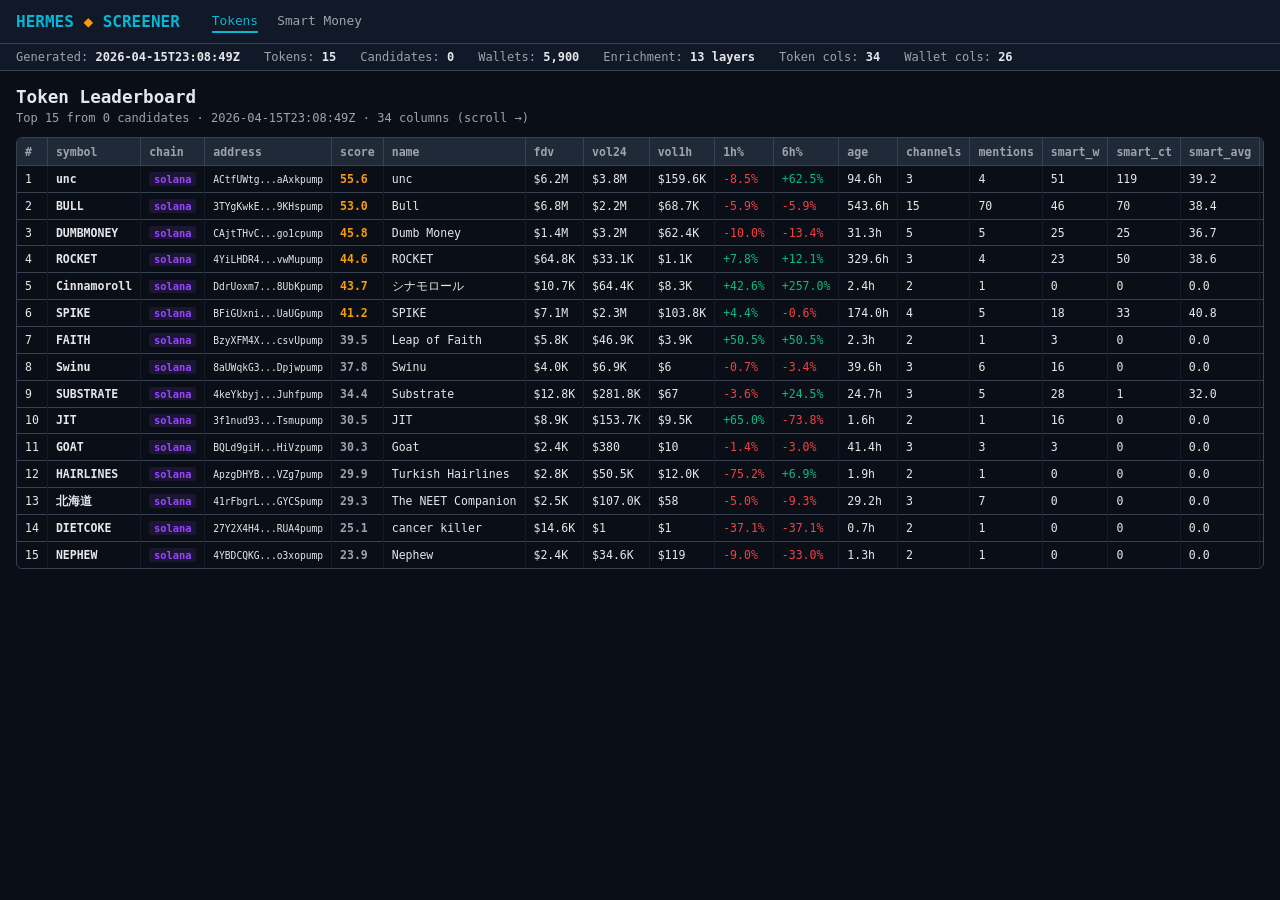
==== index.html @ b0eb3542 "Remove duplicate smart_tag column and empty Zerion wallet columns" ====
<!DOCTYPE html>
<html><head><meta charset="utf-8">
<meta name="viewport" content="width=device-width,initial-scale=1">
<title>Hermes Token Screener</title>
<style>
:root{--bg:#0a0e17;--s:#111827;--s2:#1f2937;--b:#374151;--t:#e5e7eb;--t2:#9ca3af;--t3:#6b7280;
--g:#10b981;--r:#ef4444;--y:#f59e0b;--bl:#3b82f6;--p:#8b5cf6;--c:#06b6d4}
*{box-sizing:border-box;margin:0;padding:0}
body{font-family:'SF Mono','Fira Code',monospace;background:var(--bg);color:var(--t);font-size:13px}
a{color:var(--c);text-decoration:none}
nav{background:var(--s);border-bottom:1px solid var(--b);padding:.6rem 1rem;display:flex;align-items:center;gap:2rem}
.logo{font-size:1rem;font-weight:bold;color:var(--c)}.logo span{color:var(--y)}
.nav{display:flex;gap:1.2rem}.nav a{color:var(--t2);font-size:.8rem;cursor:pointer;padding:.2rem 0;border-bottom:2px solid transparent}.nav a.active{color:var(--c);border-color:var(--c)}
.stats{background:var(--s);border-bottom:1px solid var(--b);padding:.4rem 1rem;display:flex;gap:1.5rem;font-size:.75rem;color:var(--t2);flex-wrap:wrap}
.stats .v{color:var(--t);font-weight:bold}
.wrap{max-width:100%;padding:1rem}
h1{font-size:1.1rem;margin-bottom:.25rem}.sub{color:var(--t2);font-size:.75rem;margin-bottom:.75rem}
.tbl{overflow-x:auto;border:1px solid var(--b);border-radius:6px;max-width:100%}
table{border-collapse:collapse;font-size:.72rem;white-space:nowrap}
th{background:var(--s2);color:var(--t2);text-align:left;padding:.4rem .5rem;font-weight:600;position:sticky;top:0;z-index:2;border-right:1px solid var(--b)}
th:last-child{border-right:none}
td{padding:.35rem .5rem;border-top:1px solid var(--b);border-right:1px solid rgba(55,65,81,.3)}
td:last-child{border-right:none}
tr:hover td{background:var(--s2)}
.sc{font-weight:bold}.sc-h{color:var(--g)}.sc-m{color:var(--y)}.sc-l{color:var(--t2)}
.pos{color:var(--g)}.neg{color:var(--r)}
.badge{display:inline-block;padding:.05rem .3rem;border-radius:3px;font-size:.65rem;font-weight:bold}
.chain-solana{background:#9945ff22;color:#9945ff}.chain-base{background:#0052ff22;color:#0052ff}
.tag{display:inline-block;padding:.05rem .25rem;border-radius:2px;font-size:.6rem;margin:.05rem}
.tag-g{background:#10b98133;color:#10b981}.tag-r{background:#ef444433;color:#ef4444}.tag-y{background:#f59e0b33;color:#f59e0b}
.page{display:none}.page.active{display:block}
.empty{text-align:center;padding:2rem;color:var(--t3)}
@media(max-width:768px){nav{flex-wrap:wrap}.stats{gap:.5rem}}
</style>
</head>
<body>
<nav>
<div class="logo">HERMES <span>&#9670;</span> SCREENER</div>
<div class="nav">
  <a id="nav-tokens" class="active" onclick="showPage('tokens')">Tokens</a>
  <a id="nav-wallets" onclick="showPage('wallets')">Smart Money</a>
</div>
</nav>
<div class="stats" id="stats-bar"><span>Loading...</span></div>

<div class="page active" id="page-tokens"><div class="wrap">
<h1>Token Leaderboard</h1>
<div class="sub" id="tokens-sub"></div>
<div class="tbl"><table id="tokens-table"></table></div>
</div></div>

<div class="page" id="page-wallets"><div class="wrap">
<h1>Smart Money Wallets</h1>
<div class="sub" id="wallets-sub"></div>
<div class="tbl"><table id="wallets-table"></table></div>
</div></div>

<script>
let DATA=null;
const $=s=>document.querySelector(s);

function fmtUsd(v){if(v==null||v===0)return '—';v=parseFloat(v);if(v>=1e9)return '$'+(v/1e9).toFixed(1)+'B';if(v>=1e6)return '$'+(v/1e6).toFixed(1)+'M';if(v>=1e3)return '$'+(v/1e3).toFixed(1)+'K';return '$'+v.toFixed(0)}
function fmtPct(v){if(v==null)return '—';return (v>0?'+':'')+parseFloat(v).toFixed(1)+'%'}
function fmtBool(v){if(v==null)return '—';return v?'&#10003;':'&#10007;'}
function pctCls(v){if(v==null)return '';return parseFloat(v)>0?'pos':'neg'}
function scCls(s){return s>=70?'sc-h':s>=40?'sc-m':'sc-l'}
function trunc(a,n){if(!a)return '';a=String(a);return a.length>n*2?a.slice(0,n)+'...'+a.slice(-n):a}
function chainCls(c){return c==='solana'||c==='sol'?'chain-solana':c==='base'?'chain-base':''}

function showPage(n){
  document.querySelectorAll('.page').forEach(p=>p.classList.remove('active'));
  $('#page-'+n).classList.add('active');
  document.querySelectorAll('.nav a').forEach(a=>a.classList.remove('active'));
  $('#nav-'+n).classList.add('active');
}

// TOKEN COLUMNS — every enrichment field
const TC=[
  {k:'#',f:(t,i)=>i+1},
  {k:'symbol',f:t=>'<strong>'+(t.symbol||'?')+'</strong>'},
  {k:'chain',f:t=>'<span class="badge '+chainCls(t.chain)+'">'+(t.chain||'')+'</span>'},
  {k:'address',f:t=>'<span style="font-size:.6rem">'+trunc(t.contract_address,8)+'</span>'},
  {k:'score',f:t=>{const s=t.score||0;return '<span class="sc '+scCls(s)+'">'+s.toFixed(1)+'</span>'}},
  {k:'name',f:t=>t.name||''},
  // L0 Dexscreener
  {k:'fdv',f:t=>fmtUsd(t.fdv)},
  {k:'vol24',f:t=>fmtUsd(t.volume_h24)},
  {k:'vol1h',f:t=>fmtUsd(t.volume_h1)},
  {k:'1h%',f:t=>'<span class="'+pctCls(t.price_change_h1)+'">'+fmtPct(t.price_change_h1)+'</span>'},
  {k:'6h%',f:t=>'<span class="'+pctCls(t.price_change_h6)+'">'+fmtPct(t.price_change_h6)+'</span>'},
  {k:'age',f:t=>(t.age_hours||0).toFixed(1)+'h'},
  {k:'channels',f:t=>t.channel_count||0},
  {k:'mentions',f:t=>t.mentions||0},
  // L8 GMGN
  {k:'smart_w',f:t=>t.gmgn_smart_wallets||0},
  {k:'smart_ct',f:t=>t.smart_wallet_count||0},
  {k:'smart_avg',f:t=>(t.smart_wallet_avg_score||0).toFixed(1)},
  {k:'snipers',f:t=>t.sniper_count||0},
  {k:'insiders',f:t=>t.insider_count||0},
  {k:'dev_hold',f:t=>t.gmgn_dev_hold!=null?(t.gmgn_dev_hold?'Yes':'No'):'—'},
  // L9 Telegram
  {k:'tg_ch',f:t=>t.tg_channel_count||0},
  {k:'tg_ment',f:t=>t.tg_mention_count||0},
  {k:'tg_vel',f:t=>(t.tg_mention_velocity||0).toFixed(1)},
  {k:'tg_viral',f:t=>(t.tg_viral_score||0).toFixed(2)},
  {k:'tg_qual',f:t=>(t.tg_channel_quality||0).toFixed(2)},
  {k:'tg_first',f:t=>(t.tg_first_mention_hours_ago||0).toFixed(1)+'h'},
  {k:'tg_last',f:t=>(t.tg_last_mention_minutes_ago||0).toFixed(0)+'m'},
  // L9 Twitter
  {k:'tw_ment',f:t=>t.tw_mention_count||0},
  {k:'tw_sent',f:t=>'<span class="'+pctCls(t.tw_sentiment_score)+'">'+(t.tw_sentiment_score||0).toFixed(2)+'</span>'},
  {k:'tw_trend',f:t=>(t.tw_trending_score||0).toFixed(2)},
  {k:'tw_kol',f:t=>(t.tw_kol_score||0).toFixed(2)},
  {k:'social',f:t=>(t.social_score||0).toFixed(1)},
  // L10 Zerion
          // L11 CoinStats
          // Signals
  {k:'positives',f:t=>(t.positives||[]).slice(0,2).map(p=>'<span class="tag tag-g">'+trunc(p,20)+'</span>').join(' ')},
  {k:'negatives',f:t=>(t.negatives||[]).slice(0,2).map(n=>'<span class="tag tag-r">'+trunc(n,20)+'</span>').join(' ')},
];

function renderTokens(){
  const tokens=DATA.tokens;
  $('#tokens-sub').textContent=`Top ${tokens.length} from ${DATA.total_candidates} candidates · ${DATA.generated_at} · ${TC.length} columns (scroll →)`;
  let html='<thead><tr>';
  TC.forEach(c=>{html+='<th>'+c.k+'</th>'});
  html+='</tr></thead><tbody>';
  tokens.forEach((t,i)=>{
    html+='<tr>';
    TC.forEach(c=>{html+='<td>'+c.f(t,i)+'</td>'});
    html+='</tr>';
  });
  html+='</tbody>';
  $('#tokens-table').innerHTML=html;
}

// WALLET COLUMNS
const WC=[
  {k:'#',f:(w,i)=>i+1},
  {k:'address',f:w=>'<span style="font-size:.6rem">'+trunc(w.address,10)+'</span>'},
  {k:'chain',f:w=>'<span class="badge '+chainCls(w.chain)+'">'+(w.chain||'')+'</span>'},
  {k:'score',f:w=>{const s=w.wallet_score||0;return '<span class="sc '+scCls(s)+'">'+s.toFixed(0)+'</span>'}},
  {k:'pnl',f:w=>'<span class="'+pctCls(w.total_profit)+'">'+fmtUsd(w.total_profit)+'</span>'},
  {k:'real_pnl',f:w=>'<span class="'+pctCls(w.realized_pnl)+'">'+fmtUsd(w.realized_pnl)+'</span>'},
  {k:'unreal_pnl',f:w=>'<span class="'+pctCls(w.unrealized_pnl)+'">'+fmtUsd(w.unrealized_pnl)+'</span>'},
  {k:'roi',f:w=>'<span class="'+pctCls(w.avg_roi)+'">'+fmtPct(w.avg_roi)+'</span>'},
  {k:'win_rate',f:w=>((w.win_rate||0)*100).toFixed(0)+'%'},
  {k:'trades',f:w=>w.total_trades||0},
  {k:'buys',f:w=>w.buy_count||0},
  {k:'sells',f:w=>w.sell_count||0},
  {k:'won',f:w=>(w.tokens_profitable||0)+'/'+(w.tokens_total||0)},
  {k:'entry',f:w=>(w.entry_timing_score||0).toFixed(1)},
  {k:'hold_h',f:w=>(w.avg_hold_hours||0).toFixed(1)},
  {k:'pattern',f:w=>w.trading_pattern||'—'},
    {k:'tags',f:w=>(w.wallet_tags||'').split(',').filter(t=>t.trim()).map(t=>'<span class="tag '+(t.includes('sniper')||t.includes('insider')?'tag-r':'tag-g')+'">'+t.trim()+'</span>').join(' ')},
  {k:'insider',f:w=>w.insider_flag?'<span class="tag tag-y">Y</span>':'—'},
  {k:'copy',f:w=>w.copy_trade_flag?'<span class="tag tag-r">Y</span>':'—'},
  {k:'rugs',f:w=>w.rug_history_count||0},
  {k:'src_tok',f:w=>trunc(w.source_tokens||'',12)},
  {k:'src_ct',f:w=>w.source_token_count||0},
        {k:'dune',f:w=>w.dune_alpha_score||'—'},
  {k:'twitter',f:w=>w.twitter_username||'—'},
  {k:'active',f:w=>{const d=Date.now()/1000-parseFloat(w.last_active_at||0);if(d<60)return Math.floor(d)+'s';if(d<3600)return Math.floor(d/60)+'m';if(d<86400)return Math.floor(d/3600)+'h';return Math.floor(d/86400)+'d'}},
  {k:'first_seen',f:w=>{const d=Date.now()/1000-parseFloat(w.first_seen_at||0);if(d<3600)return Math.floor(d/60)+'m';if(d<86400)return Math.floor(d/3600)+'h';return Math.floor(d/86400)+'d'}},
];

function renderWallets(){
  const wallets=DATA.wallets;
  $('#wallets-sub').textContent=`${wallets.length} of ${DATA.wallets_total} wallets · top by score · ${WC.length} columns (scroll →)`;
  let html='<thead><tr>';
  WC.forEach(c=>{html+='<th>'+c.k+'</th>'});
  html+='</tr></thead><tbody>';
  wallets.forEach((w,i)=>{
    html+='<tr>';
    WC.forEach(c=>{html+='<td>'+c.f(w,i)+'</td>'});
    html+='</tr>';
  });
  html+='</tbody>';
  $('#wallets-table').innerHTML=html;
}

// Init
fetch('dashboard_data.json').then(r=>r.json()).then(d=>{
  DATA=d;
  $('#stats-bar').innerHTML=`
    <span>Generated: <span class="v">${d.generated_at}</span></span>
    <span>Tokens: <span class="v">${d.tokens.length}</span></span>
    <span>Candidates: <span class="v">${d.total_candidates.toLocaleString()}</span></span>
    <span>Wallets: <span class="v">${d.wallets_total.toLocaleString()}</span></span>
    <span>Enrichment: <span class="v">13 layers</span></span>
    <span>Token cols: <span class="v">${TC.length}</span></span>
    <span>Wallet cols: <span class="v">${WC.length}</span></span>`;
  renderTokens();
  renderWallets();
}).catch(e=>{ $('#stats-bar').innerHTML='<span class="neg">Error: '+e.message+'</span>'; });
</script>
</body></html>
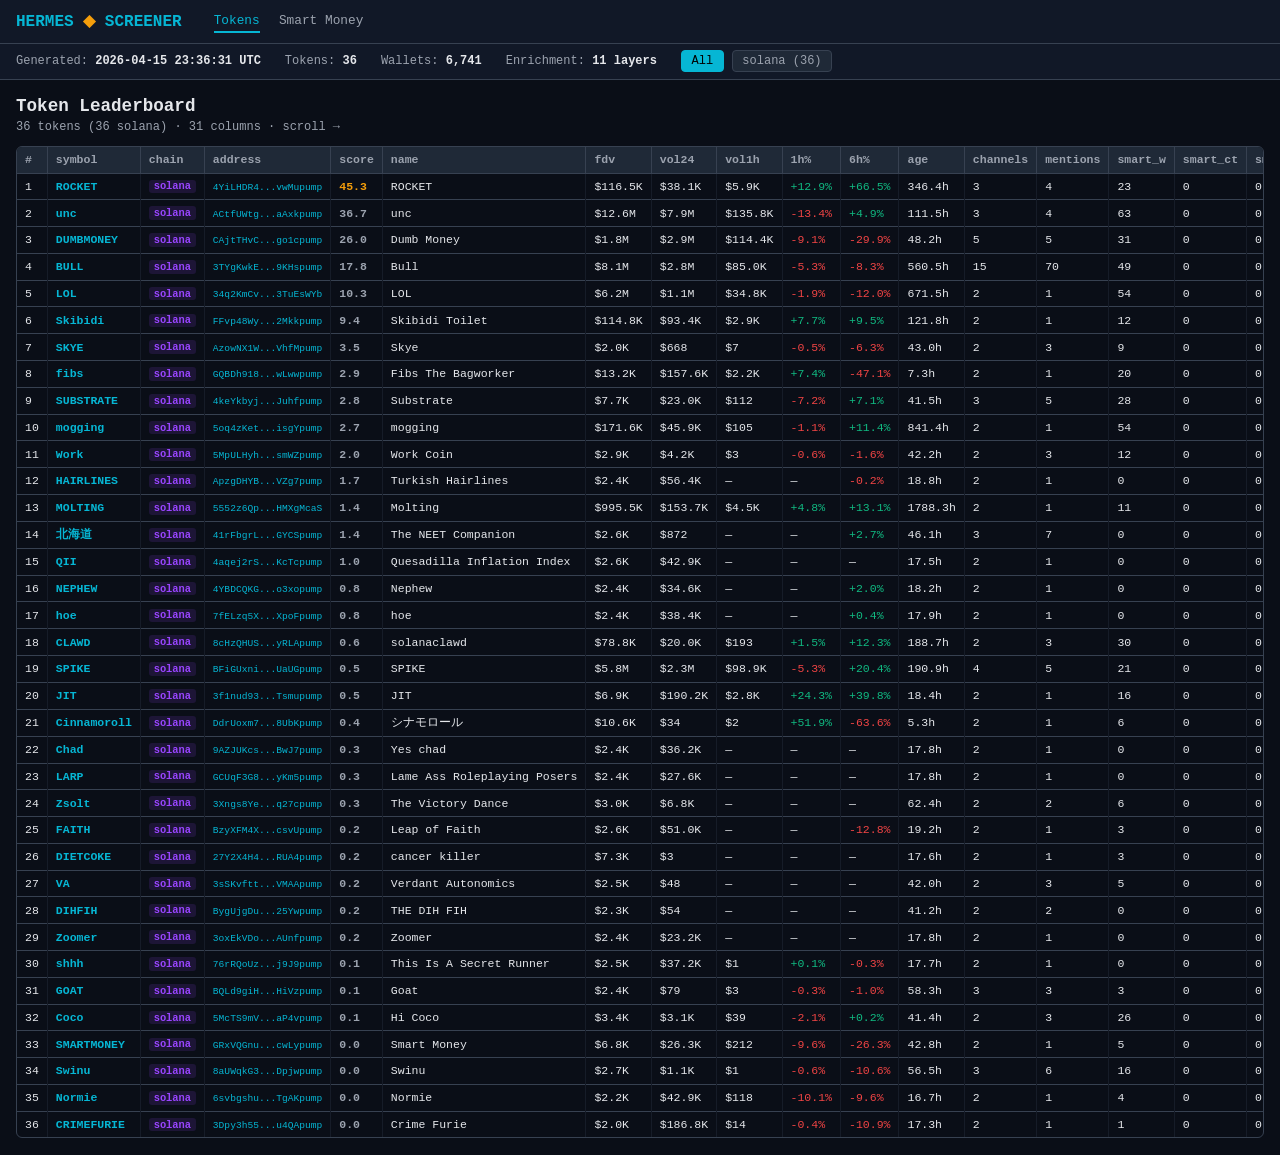
==== commit c30417ad: "36 tokens, chain filter, Dexscreener links, Solscan/Basescan wallet links, sortable columns" ====
--- a/index.html
+++ b/index.html
@@ -7,18 +7,21 @@
 --g:#10b981;--r:#ef4444;--y:#f59e0b;--bl:#3b82f6;--p:#8b5cf6;--c:#06b6d4}
 *{box-sizing:border-box;margin:0;padding:0}
 body{font-family:'SF Mono','Fira Code',monospace;background:var(--bg);color:var(--t);font-size:13px}
-a{color:var(--c);text-decoration:none}
+a{color:var(--c);text-decoration:none}a:hover{text-decoration:underline}
 nav{background:var(--s);border-bottom:1px solid var(--b);padding:.6rem 1rem;display:flex;align-items:center;gap:2rem}
 .logo{font-size:1rem;font-weight:bold;color:var(--c)}.logo span{color:var(--y)}
 .nav{display:flex;gap:1.2rem}.nav a{color:var(--t2);font-size:.8rem;cursor:pointer;padding:.2rem 0;border-bottom:2px solid transparent}.nav a.active{color:var(--c);border-color:var(--c)}
-.stats{background:var(--s);border-bottom:1px solid var(--b);padding:.4rem 1rem;display:flex;gap:1.5rem;font-size:.75rem;color:var(--t2);flex-wrap:wrap}
+.stats{background:var(--s);border-bottom:1px solid var(--b);padding:.4rem 1rem;display:flex;gap:1.5rem;font-size:.75rem;color:var(--t2);flex-wrap:wrap;align-items:center}
 .stats .v{color:var(--t);font-weight:bold}
+.filter{display:flex;gap:.5rem;align-items:center}
+.filter button{background:var(--s2);color:var(--t2);border:1px solid var(--b);padding:.2rem .6rem;border-radius:4px;cursor:pointer;font-family:inherit;font-size:.75rem}
+.filter button.active{background:var(--c);color:#000;border-color:var(--c)}
 .wrap{max-width:100%;padding:1rem}
 h1{font-size:1.1rem;margin-bottom:.25rem}.sub{color:var(--t2);font-size:.75rem;margin-bottom:.75rem}
 .tbl{overflow-x:auto;border:1px solid var(--b);border-radius:6px;max-width:100%}
 table{border-collapse:collapse;font-size:.72rem;white-space:nowrap}
-th{background:var(--s2);color:var(--t2);text-align:left;padding:.4rem .5rem;font-weight:600;position:sticky;top:0;z-index:2;border-right:1px solid var(--b)}
-th:last-child{border-right:none}
+th{background:var(--s2);color:var(--t2);text-align:left;padding:.4rem .5rem;font-weight:600;position:sticky;top:0;z-index:2;border-right:1px solid var(--b);cursor:pointer}
+th:hover{color:var(--c)}
 td{padding:.35rem .5rem;border-top:1px solid var(--b);border-right:1px solid rgba(55,65,81,.3)}
 td:last-child{border-right:none}
 tr:hover td{background:var(--s2)}
@@ -29,7 +32,6 @@
 .tag{display:inline-block;padding:.05rem .25rem;border-radius:2px;font-size:.6rem;margin:.05rem}
 .tag-g{background:#10b98133;color:#10b981}.tag-r{background:#ef444433;color:#ef4444}.tag-y{background:#f59e0b33;color:#f59e0b}
 .page{display:none}.page.active{display:block}
-.empty{text-align:center;padding:2rem;color:var(--t3)}
 @media(max-width:768px){nav{flex-wrap:wrap}.stats{gap:.5rem}}
 </style>
 </head>
@@ -56,7 +58,7 @@
 </div></div>
 
 <script>
-let DATA=null;
+let DATA=null,FILTER='all',SORT_KEY=null,SORT_ASC=true;
 const $=s=>document.querySelector(s);
 
 function fmtUsd(v){if(v==null||v===0)return '—';v=parseFloat(v);if(v>=1e9)return '$'+(v/1e9).toFixed(1)+'B';if(v>=1e6)return '$'+(v/1e6).toFixed(1)+'M';if(v>=1e3)return '$'+(v/1e3).toFixed(1)+'K';return '$'+v.toFixed(0)}
@@ -66,6 +68,11 @@
 function scCls(s){return s>=70?'sc-h':s>=40?'sc-m':'sc-l'}
 function trunc(a,n){if(!a)return '';a=String(a);return a.length>n*2?a.slice(0,n)+'...'+a.slice(-n):a}
 function chainCls(c){return c==='solana'||c==='sol'?'chain-solana':c==='base'?'chain-base':''}
+function explorer(chain,addr){
+  if(chain==='solana'||chain==='sol') return 'https://solscan.io/account/'+addr;
+  if(chain==='base') return 'https://basescan.org/address/'+addr;
+  return 'https://etherscan.io/address/'+addr;
+}
 
 function showPage(n){
   document.querySelectorAll('.page').forEach(p=>p.classList.remove('active'));
@@ -74,15 +81,45 @@
   $('#nav-'+n).classList.add('active');
 }
 
-// TOKEN COLUMNS — every enrichment field
+function setFilter(f){
+  FILTER=f;
+  document.querySelectorAll('.filter button').forEach(b=>b.classList.remove('active'));
+  document.querySelector('.filter button[data="'+f+'"]').classList.add('active');
+  renderTokens();
+}
+
+function sortTable(key,idx){
+  if(SORT_KEY===key){SORT_ASC=!SORT_ASC}else{SORT_KEY=key;SORT_ASC=true}
+  DATA.tokens.sort((a,b)=>{
+    let va=a[key],vb=b[key];
+    if(va==null)va=SORT_ASC?Infinity:-Infinity;
+    if(vb==null)vb=SORT_ASC?Infinity:-Infinity;
+    if(typeof va==='string')return SORT_ASC?va.localeCompare(vb):vb.localeCompare(va);
+    return SORT_ASC?va-vb:vb-va;
+  });
+  renderTokens();
+}
+
+function getTokens(){
+  if(FILTER==='all')return DATA.tokens;
+  return DATA.tokens.filter(t=>t.chain===FILTER);
+}
+
 const TC=[
   {k:'#',f:(t,i)=>i+1},
-  {k:'symbol',f:t=>'<strong>'+(t.symbol||'?')+'</strong>'},
+  {k:'symbol',f:t=>{
+    // Link to Dexscreener profile
+    const url=t.dex_url||'https://dexscreener.com/'+(t.chain||'solana')+'/'+t.contract_address;
+    return '<a href="'+url+'" target="_blank"><strong>'+((t.symbol||'?'))+'</strong></a>';
+  }},
   {k:'chain',f:t=>'<span class="badge '+chainCls(t.chain)+'">'+(t.chain||'')+'</span>'},
-  {k:'address',f:t=>'<span style="font-size:.6rem">'+trunc(t.contract_address,8)+'</span>'},
+  {k:'address',f:t=>{
+    const addr=t.contract_address||'';
+    const url='https://dexscreener.com/'+(t.chain||'solana')+'/'+addr;
+    return '<a href="'+url+'" target="_blank" style="font-size:.6rem">'+trunc(addr,8)+'</a>';
+  }},
   {k:'score',f:t=>{const s=t.score||0;return '<span class="sc '+scCls(s)+'">'+s.toFixed(1)+'</span>'}},
   {k:'name',f:t=>t.name||''},
-  // L0 Dexscreener
   {k:'fdv',f:t=>fmtUsd(t.fdv)},
   {k:'vol24',f:t=>fmtUsd(t.volume_h24)},
   {k:'vol1h',f:t=>fmtUsd(t.volume_h1)},
@@ -91,39 +128,32 @@
   {k:'age',f:t=>(t.age_hours||0).toFixed(1)+'h'},
   {k:'channels',f:t=>t.channel_count||0},
   {k:'mentions',f:t=>t.mentions||0},
-  // L8 GMGN
   {k:'smart_w',f:t=>t.gmgn_smart_wallets||0},
   {k:'smart_ct',f:t=>t.smart_wallet_count||0},
   {k:'smart_avg',f:t=>(t.smart_wallet_avg_score||0).toFixed(1)},
   {k:'snipers',f:t=>t.sniper_count||0},
   {k:'insiders',f:t=>t.insider_count||0},
   {k:'dev_hold',f:t=>t.gmgn_dev_hold!=null?(t.gmgn_dev_hold?'Yes':'No'):'—'},
-  // L9 Telegram
   {k:'tg_ch',f:t=>t.tg_channel_count||0},
   {k:'tg_ment',f:t=>t.tg_mention_count||0},
-  {k:'tg_vel',f:t=>(t.tg_mention_velocity||0).toFixed(1)},
-  {k:'tg_viral',f:t=>(t.tg_viral_score||0).toFixed(2)},
+  {k:'tg_vel',f:t=>(t.tg_mention_velocity||0).toFixed(2)},
+  {k:'tg_viral',f:t=>(t.tg_viral_score||0).toFixed(1)},
   {k:'tg_qual',f:t=>(t.tg_channel_quality||0).toFixed(2)},
-  {k:'tg_first',f:t=>(t.tg_first_mention_hours_ago||0).toFixed(1)+'h'},
-  {k:'tg_last',f:t=>(t.tg_last_mention_minutes_ago||0).toFixed(0)+'m'},
-  // L9 Twitter
   {k:'tw_ment',f:t=>t.tw_mention_count||0},
-  {k:'tw_sent',f:t=>'<span class="'+pctCls(t.tw_sentiment_score)+'">'+(t.tw_sentiment_score||0).toFixed(2)+'</span>'},
-  {k:'tw_trend',f:t=>(t.tw_trending_score||0).toFixed(2)},
-  {k:'tw_kol',f:t=>(t.tw_kol_score||0).toFixed(2)},
+  {k:'tw_sent',f:t=>'<span class="'+pctCls(t.tw_sentiment_score)+'">'+(t.tw_sentiment_score||0).toFixed(1)+'</span>'},
+  {k:'tw_trend',f:t=>(t.tw_trending_score||0).toFixed(1)},
   {k:'social',f:t=>(t.social_score||0).toFixed(1)},
-  // L10 Zerion
-          // L11 CoinStats
-          // Signals
-  {k:'positives',f:t=>(t.positives||[]).slice(0,2).map(p=>'<span class="tag tag-g">'+trunc(p,20)+'</span>').join(' ')},
-  {k:'negatives',f:t=>(t.negatives||[]).slice(0,2).map(n=>'<span class="tag tag-r">'+trunc(n,20)+'</span>').join(' ')},
+  {k:'positives',f:t=>(t.positives||[]).slice(0,1).map(p=>'<span class="tag tag-g">'+trunc(p,25)+'</span>').join(' ')},
+  {k:'negatives',f:t=>(t.negatives||[]).slice(0,1).map(n=>'<span class="tag tag-r">'+trunc(n,25)+'</span>').join(' ')},
 ];
 
 function renderTokens(){
-  const tokens=DATA.tokens;
-  $('#tokens-sub').textContent=`Top ${tokens.length} from ${DATA.total_candidates} candidates · ${DATA.generated_at} · ${TC.length} columns (scroll →)`;
+  const tokens=getTokens();
+  const chains=DATA.tokens.reduce((a,t)=>{a[t.chain]=(a[t.chain]||0)+1;return a},{});
+  const chainStr=Object.entries(chains).map(([c,n])=>n+' '+c).join(', ');
+  $('#tokens-sub').textContent=`${tokens.length} tokens (${chainStr}) · ${TC.length} columns · scroll →`;
   let html='<thead><tr>';
-  TC.forEach(c=>{html+='<th>'+c.k+'</th>'});
+  TC.forEach((c,i)=>{html+='<th onclick="sortTable(\''+c.k+'\','+i+')">'+c.k+'</th>'});
   html+='</tr></thead><tbody>';
   tokens.forEach((t,i)=>{
     html+='<tr>';
@@ -134,39 +164,38 @@
   $('#tokens-table').innerHTML=html;
 }
 
-// WALLET COLUMNS
 const WC=[
   {k:'#',f:(w,i)=>i+1},
-  {k:'address',f:w=>'<span style="font-size:.6rem">'+trunc(w.address,10)+'</span>'},
+  {k:'address',f:w=>{
+    const addr=w.address||'';
+    const chain=w.chain||'solana';
+    const url=explorer(chain,addr);
+    return '<a href="'+url+'" target="_blank" style="font-size:.6rem">'+trunc(addr,10)+'</a>';
+  }},
   {k:'chain',f:w=>'<span class="badge '+chainCls(w.chain)+'">'+(w.chain||'')+'</span>'},
   {k:'score',f:w=>{const s=w.wallet_score||0;return '<span class="sc '+scCls(s)+'">'+s.toFixed(0)+'</span>'}},
   {k:'pnl',f:w=>'<span class="'+pctCls(w.total_profit)+'">'+fmtUsd(w.total_profit)+'</span>'},
   {k:'real_pnl',f:w=>'<span class="'+pctCls(w.realized_pnl)+'">'+fmtUsd(w.realized_pnl)+'</span>'},
-  {k:'unreal_pnl',f:w=>'<span class="'+pctCls(w.unrealized_pnl)+'">'+fmtUsd(w.unrealized_pnl)+'</span>'},
   {k:'roi',f:w=>'<span class="'+pctCls(w.avg_roi)+'">'+fmtPct(w.avg_roi)+'</span>'},
-  {k:'win_rate',f:w=>((w.win_rate||0)*100).toFixed(0)+'%'},
+  {k:'win',f:w=>((w.win_rate||0)*100).toFixed(0)+'%'},
   {k:'trades',f:w=>w.total_trades||0},
   {k:'buys',f:w=>w.buy_count||0},
   {k:'sells',f:w=>w.sell_count||0},
   {k:'won',f:w=>(w.tokens_profitable||0)+'/'+(w.tokens_total||0)},
   {k:'entry',f:w=>(w.entry_timing_score||0).toFixed(1)},
-  {k:'hold_h',f:w=>(w.avg_hold_hours||0).toFixed(1)},
+  {k:'hold',f:w=>(w.avg_hold_hours||0).toFixed(1)},
   {k:'pattern',f:w=>w.trading_pattern||'—'},
-    {k:'tags',f:w=>(w.wallet_tags||'').split(',').filter(t=>t.trim()).map(t=>'<span class="tag '+(t.includes('sniper')||t.includes('insider')?'tag-r':'tag-g')+'">'+t.trim()+'</span>').join(' ')},
-  {k:'insider',f:w=>w.insider_flag?'<span class="tag tag-y">Y</span>':'—'},
+  {k:'tags',f:w=>(w.wallet_tags||'').split(',').filter(t=>t.trim()).map(t=>'<span class="tag '+(t.includes('sniper')||t.includes('insider')?'tag-r':t.includes('smart')||t.includes('TOP')?'tag-g':'')+'">'+t.trim()+'</span>').join(' ')+(w.insider_flag?'<span class="tag tag-y">INSIDER</span>':'')},
   {k:'copy',f:w=>w.copy_trade_flag?'<span class="tag tag-r">Y</span>':'—'},
   {k:'rugs',f:w=>w.rug_history_count||0},
-  {k:'src_tok',f:w=>trunc(w.source_tokens||'',12)},
-  {k:'src_ct',f:w=>w.source_token_count||0},
-        {k:'dune',f:w=>w.dune_alpha_score||'—'},
-  {k:'twitter',f:w=>w.twitter_username||'—'},
+  {k:'src',f:w=>trunc(w.source_tokens||'',12)},
+  {k:'dune',f:w=>w.dune_alpha_score||'—'},
   {k:'active',f:w=>{const d=Date.now()/1000-parseFloat(w.last_active_at||0);if(d<60)return Math.floor(d)+'s';if(d<3600)return Math.floor(d/60)+'m';if(d<86400)return Math.floor(d/3600)+'h';return Math.floor(d/86400)+'d'}},
-  {k:'first_seen',f:w=>{const d=Date.now()/1000-parseFloat(w.first_seen_at||0);if(d<3600)return Math.floor(d/60)+'m';if(d<86400)return Math.floor(d/3600)+'h';return Math.floor(d/86400)+'d'}},
 ];
 
 function renderWallets(){
   const wallets=DATA.wallets;
-  $('#wallets-sub').textContent=`${wallets.length} of ${DATA.wallets_total} wallets · top by score · ${WC.length} columns (scroll →)`;
+  $('#wallets-sub').textContent=`${wallets.length} of ${DATA.wallets_total} wallets · top by score · ${WC.length} columns · scroll →`;
   let html='<thead><tr>';
   WC.forEach(c=>{html+='<th>'+c.k+'</th>'});
   html+='</tr></thead><tbody>';
@@ -182,14 +211,17 @@
 // Init
 fetch('dashboard_data.json').then(r=>r.json()).then(d=>{
   DATA=d;
+  const chains=d.tokens.reduce((a,t)=>{a[t.chain]=(a[t.chain]||0)+1;return a},{});
+  const chainButtons=Object.keys(chains).map(c=>'<button data="'+c+'" onclick="setFilter(\''+c+'\')">'+c+' ('+chains[c]+')</button>').join('');
   $('#stats-bar').innerHTML=`
     <span>Generated: <span class="v">${d.generated_at}</span></span>
     <span>Tokens: <span class="v">${d.tokens.length}</span></span>
-    <span>Candidates: <span class="v">${d.total_candidates.toLocaleString()}</span></span>
     <span>Wallets: <span class="v">${d.wallets_total.toLocaleString()}</span></span>
-    <span>Enrichment: <span class="v">13 layers</span></span>
-    <span>Token cols: <span class="v">${TC.length}</span></span>
-    <span>Wallet cols: <span class="v">${WC.length}</span></span>`;
+    <span>Enrichment: <span class="v">11 layers</span></span>
+    <div class="filter">
+      <button data="all" class="active" onclick="setFilter('all')">All</button>
+      ${chainButtons}
+    </div>`;
   renderTokens();
   renderWallets();
 }).catch(e=>{ $('#stats-bar').innerHTML='<span class="neg">Error: '+e.message+'</span>'; });
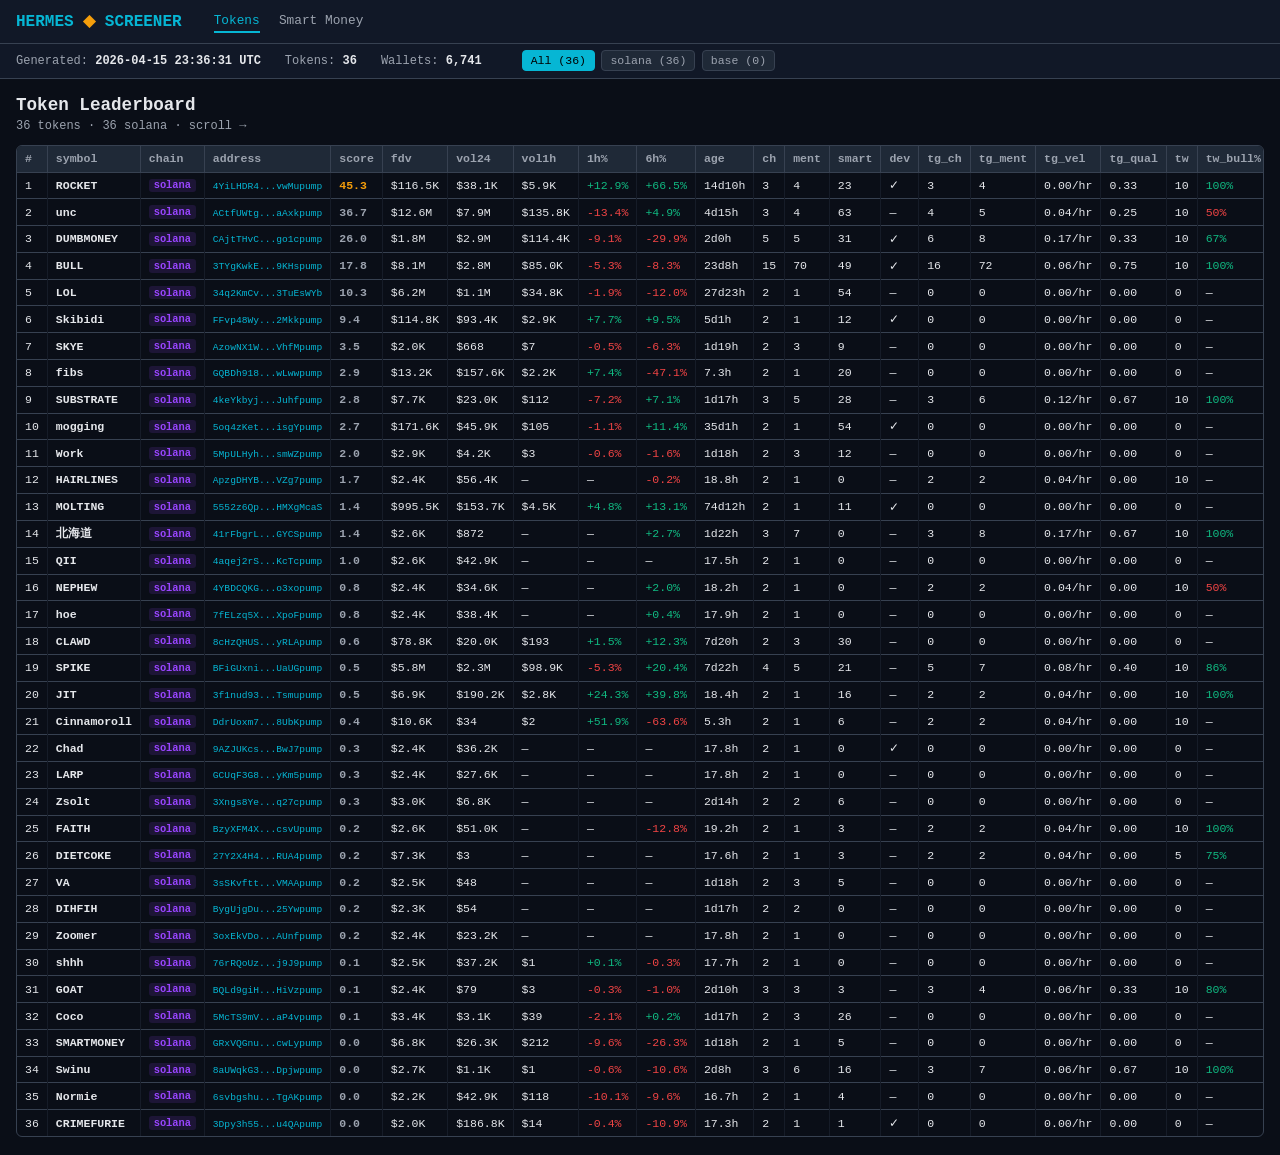
==== commit 0201cca6: "Fix: symbol plain text, remove 0-data cols (smart_avg/snipers/insiders/tg_viral), rename tw_sent to " ====
--- a/index.html
+++ b/index.html
@@ -13,8 +13,8 @@
 .nav{display:flex;gap:1.2rem}.nav a{color:var(--t2);font-size:.8rem;cursor:pointer;padding:.2rem 0;border-bottom:2px solid transparent}.nav a.active{color:var(--c);border-color:var(--c)}
 .stats{background:var(--s);border-bottom:1px solid var(--b);padding:.4rem 1rem;display:flex;gap:1.5rem;font-size:.75rem;color:var(--t2);flex-wrap:wrap;align-items:center}
 .stats .v{color:var(--t);font-weight:bold}
-.filter{display:flex;gap:.5rem;align-items:center}
-.filter button{background:var(--s2);color:var(--t2);border:1px solid var(--b);padding:.2rem .6rem;border-radius:4px;cursor:pointer;font-family:inherit;font-size:.75rem}
+.filter{display:flex;gap:.4rem;align-items:center;margin-left:1rem}
+.filter button{background:var(--s2);color:var(--t2);border:1px solid var(--b);padding:.2rem .5rem;border-radius:4px;cursor:pointer;font-family:inherit;font-size:.72rem}
 .filter button.active{background:var(--c);color:#000;border-color:var(--c)}
 .wrap{max-width:100%;padding:1rem}
 h1{font-size:1.1rem;margin-bottom:.25rem}.sub{color:var(--t2);font-size:.75rem;margin-bottom:.75rem}
@@ -58,12 +58,11 @@
 </div></div>
 
 <script>
-let DATA=null,FILTER='all',SORT_KEY=null,SORT_ASC=true;
+let DATA=null,FILTER='all';
 const $=s=>document.querySelector(s);
 
 function fmtUsd(v){if(v==null||v===0)return '—';v=parseFloat(v);if(v>=1e9)return '$'+(v/1e9).toFixed(1)+'B';if(v>=1e6)return '$'+(v/1e6).toFixed(1)+'M';if(v>=1e3)return '$'+(v/1e3).toFixed(1)+'K';return '$'+v.toFixed(0)}
 function fmtPct(v){if(v==null)return '—';return (v>0?'+':'')+parseFloat(v).toFixed(1)+'%'}
-function fmtBool(v){if(v==null)return '—';return v?'&#10003;':'&#10007;'}
 function pctCls(v){if(v==null)return '';return parseFloat(v)>0?'pos':'neg'}
 function scCls(s){return s>=70?'sc-h':s>=40?'sc-m':'sc-l'}
 function trunc(a,n){if(!a)return '';a=String(a);return a.length>n*2?a.slice(0,n)+'...'+a.slice(-n):a}
@@ -73,6 +72,15 @@
   if(chain==='base') return 'https://basescan.org/address/'+addr;
   return 'https://etherscan.io/address/'+addr;
 }
+function fmtAge(h){
+  if(!h||h<=0)return '—';
+  h=parseFloat(h);
+  if(h<1)return Math.floor(h*60)+'m';
+  if(h<24)return h.toFixed(1)+'h';
+  const d=Math.floor(h/24);
+  const rh=Math.floor(h%24);
+  return d+'d'+rh+'h';
+}
 
 function showPage(n){
   document.querySelectorAll('.page').forEach(p=>p.classList.remove('active'));
@@ -88,18 +96,6 @@
   renderTokens();
 }
 
-function sortTable(key,idx){
-  if(SORT_KEY===key){SORT_ASC=!SORT_ASC}else{SORT_KEY=key;SORT_ASC=true}
-  DATA.tokens.sort((a,b)=>{
-    let va=a[key],vb=b[key];
-    if(va==null)va=SORT_ASC?Infinity:-Infinity;
-    if(vb==null)vb=SORT_ASC?Infinity:-Infinity;
-    if(typeof va==='string')return SORT_ASC?va.localeCompare(vb):vb.localeCompare(va);
-    return SORT_ASC?va-vb:vb-va;
-  });
-  renderTokens();
-}
-
 function getTokens(){
   if(FILTER==='all')return DATA.tokens;
   return DATA.tokens.filter(t=>t.chain===FILTER);
@@ -107,11 +103,7 @@
 
 const TC=[
   {k:'#',f:(t,i)=>i+1},
-  {k:'symbol',f:t=>{
-    // Link to Dexscreener profile
-    const url=t.dex_url||'https://dexscreener.com/'+(t.chain||'solana')+'/'+t.contract_address;
-    return '<a href="'+url+'" target="_blank"><strong>'+((t.symbol||'?'))+'</strong></a>';
-  }},
+  {k:'symbol',f:t=>'<strong>'+((t.symbol||'?'))+'</strong>'},
   {k:'chain',f:t=>'<span class="badge '+chainCls(t.chain)+'">'+(t.chain||'')+'</span>'},
   {k:'address',f:t=>{
     const addr=t.contract_address||'';
@@ -119,41 +111,41 @@
     return '<a href="'+url+'" target="_blank" style="font-size:.6rem">'+trunc(addr,8)+'</a>';
   }},
   {k:'score',f:t=>{const s=t.score||0;return '<span class="sc '+scCls(s)+'">'+s.toFixed(1)+'</span>'}},
-  {k:'name',f:t=>t.name||''},
   {k:'fdv',f:t=>fmtUsd(t.fdv)},
   {k:'vol24',f:t=>fmtUsd(t.volume_h24)},
   {k:'vol1h',f:t=>fmtUsd(t.volume_h1)},
   {k:'1h%',f:t=>'<span class="'+pctCls(t.price_change_h1)+'">'+fmtPct(t.price_change_h1)+'</span>'},
   {k:'6h%',f:t=>'<span class="'+pctCls(t.price_change_h6)+'">'+fmtPct(t.price_change_h6)+'</span>'},
-  {k:'age',f:t=>(t.age_hours||0).toFixed(1)+'h'},
-  {k:'channels',f:t=>t.channel_count||0},
-  {k:'mentions',f:t=>t.mentions||0},
-  {k:'smart_w',f:t=>t.gmgn_smart_wallets||0},
-  {k:'smart_ct',f:t=>t.smart_wallet_count||0},
-  {k:'smart_avg',f:t=>(t.smart_wallet_avg_score||0).toFixed(1)},
-  {k:'snipers',f:t=>t.sniper_count||0},
-  {k:'insiders',f:t=>t.insider_count||0},
-  {k:'dev_hold',f:t=>t.gmgn_dev_hold!=null?(t.gmgn_dev_hold?'Yes':'No'):'—'},
+  {k:'age',f:t=>fmtAge(t.age_hours)},
+  {k:'ch',f:t=>t.channel_count||0},
+  {k:'ment',f:t=>t.mentions||0},
+  {k:'smart',f:t=>t.gmgn_smart_wallets||0},
+  {k:'dev',f:t=>t.gmgn_dev_hold!=null?(t.gmgn_dev_hold?'&#10003;':'—'):'—'},
   {k:'tg_ch',f:t=>t.tg_channel_count||0},
   {k:'tg_ment',f:t=>t.tg_mention_count||0},
-  {k:'tg_vel',f:t=>(t.tg_mention_velocity||0).toFixed(2)},
-  {k:'tg_viral',f:t=>(t.tg_viral_score||0).toFixed(1)},
+  {k:'tg_vel',f:t=>(t.tg_mention_velocity||0).toFixed(2)+'/hr'},
   {k:'tg_qual',f:t=>(t.tg_channel_quality||0).toFixed(2)},
-  {k:'tw_ment',f:t=>t.tw_mention_count||0},
-  {k:'tw_sent',f:t=>'<span class="'+pctCls(t.tw_sentiment_score)+'">'+(t.tw_sentiment_score||0).toFixed(1)+'</span>'},
-  {k:'tw_trend',f:t=>(t.tw_trending_score||0).toFixed(1)},
+  {k:'tw',f:t=>t.tw_mention_count||0},
+  {k:'tw_bull%',f:t=>{
+    const s=t.tw_sentiment_score;
+    if(!s)return '—';
+    return '<span class="'+(s>50?'pos':'neg')+'">'+s.toFixed(0)+'%</span>';
+  }},
+  {k:'tw_hot',f:t=>(t.tw_trending_score||0).toFixed(1)},
   {k:'social',f:t=>(t.social_score||0).toFixed(1)},
-  {k:'positives',f:t=>(t.positives||[]).slice(0,1).map(p=>'<span class="tag tag-g">'+trunc(p,25)+'</span>').join(' ')},
-  {k:'negatives',f:t=>(t.negatives||[]).slice(0,1).map(n=>'<span class="tag tag-r">'+trunc(n,25)+'</span>').join(' ')},
+  {k:'signals',f:t=>{
+    const p=(t.positives||[]).slice(0,1).map(p=>'<span class="tag tag-g">'+trunc(p,20)+'</span>').join('');
+    const n=(t.negatives||[]).slice(0,1).map(n=>'<span class="tag tag-r">'+trunc(n,20)+'</span>').join('');
+    return p+n;
+  }},
 ];
 
 function renderTokens(){
   const tokens=getTokens();
   const chains=DATA.tokens.reduce((a,t)=>{a[t.chain]=(a[t.chain]||0)+1;return a},{});
-  const chainStr=Object.entries(chains).map(([c,n])=>n+' '+c).join(', ');
-  $('#tokens-sub').textContent=`${tokens.length} tokens (${chainStr}) · ${TC.length} columns · scroll →`;
+  $('#tokens-sub').textContent=`${tokens.length} tokens · ${Object.entries(chains).map(([c,n])=>n+' '+c).join(', ')} · scroll →`;
   let html='<thead><tr>';
-  TC.forEach((c,i)=>{html+='<th onclick="sortTable(\''+c.k+'\','+i+')">'+c.k+'</th>'});
+  TC.forEach(c=>{html+='<th>'+c.k+'</th>'});
   html+='</tr></thead><tbody>';
   tokens.forEach((t,i)=>{
     html+='<tr>';
@@ -168,14 +160,12 @@
   {k:'#',f:(w,i)=>i+1},
   {k:'address',f:w=>{
     const addr=w.address||'';
-    const chain=w.chain||'solana';
-    const url=explorer(chain,addr);
-    return '<a href="'+url+'" target="_blank" style="font-size:.6rem">'+trunc(addr,10)+'</a>';
+    return '<a href="'+explorer(w.chain||'solana',addr)+'" target="_blank" style="font-size:.6rem">'+trunc(addr,10)+'</a>';
   }},
   {k:'chain',f:w=>'<span class="badge '+chainCls(w.chain)+'">'+(w.chain||'')+'</span>'},
   {k:'score',f:w=>{const s=w.wallet_score||0;return '<span class="sc '+scCls(s)+'">'+s.toFixed(0)+'</span>'}},
   {k:'pnl',f:w=>'<span class="'+pctCls(w.total_profit)+'">'+fmtUsd(w.total_profit)+'</span>'},
-  {k:'real_pnl',f:w=>'<span class="'+pctCls(w.realized_pnl)+'">'+fmtUsd(w.realized_pnl)+'</span>'},
+  {k:'real',f:w=>'<span class="'+pctCls(w.realized_pnl)+'">'+fmtUsd(w.realized_pnl)+'</span>'},
   {k:'roi',f:w=>'<span class="'+pctCls(w.avg_roi)+'">'+fmtPct(w.avg_roi)+'</span>'},
   {k:'win',f:w=>((w.win_rate||0)*100).toFixed(0)+'%'},
   {k:'trades',f:w=>w.total_trades||0},
@@ -183,19 +173,20 @@
   {k:'sells',f:w=>w.sell_count||0},
   {k:'won',f:w=>(w.tokens_profitable||0)+'/'+(w.tokens_total||0)},
   {k:'entry',f:w=>(w.entry_timing_score||0).toFixed(1)},
-  {k:'hold',f:w=>(w.avg_hold_hours||0).toFixed(1)},
+  {k:'hold',f:w=>(w.avg_hold_hours||0).toFixed(1)+'h'},
   {k:'pattern',f:w=>w.trading_pattern||'—'},
   {k:'tags',f:w=>(w.wallet_tags||'').split(',').filter(t=>t.trim()).map(t=>'<span class="tag '+(t.includes('sniper')||t.includes('insider')?'tag-r':t.includes('smart')||t.includes('TOP')?'tag-g':'')+'">'+t.trim()+'</span>').join(' ')+(w.insider_flag?'<span class="tag tag-y">INSIDER</span>':'')},
   {k:'copy',f:w=>w.copy_trade_flag?'<span class="tag tag-r">Y</span>':'—'},
   {k:'rugs',f:w=>w.rug_history_count||0},
-  {k:'src',f:w=>trunc(w.source_tokens||'',12)},
+  {k:'twitter',f:w=>w.twitter_username?'@'+w.twitter_username:'—'},
+  {k:'src',f:w=>trunc(w.source_tokens||'',10)},
   {k:'dune',f:w=>w.dune_alpha_score||'—'},
   {k:'active',f:w=>{const d=Date.now()/1000-parseFloat(w.last_active_at||0);if(d<60)return Math.floor(d)+'s';if(d<3600)return Math.floor(d/60)+'m';if(d<86400)return Math.floor(d/3600)+'h';return Math.floor(d/86400)+'d'}},
 ];
 
 function renderWallets(){
   const wallets=DATA.wallets;
-  $('#wallets-sub').textContent=`${wallets.length} of ${DATA.wallets_total} wallets · top by score · ${WC.length} columns · scroll →`;
+  $('#wallets-sub').textContent=`${wallets.length} of ${DATA.wallets_total} wallets · scroll →`;
   let html='<thead><tr>';
   WC.forEach(c=>{html+='<th>'+c.k+'</th>'});
   html+='</tr></thead><tbody>';
@@ -208,19 +199,17 @@
   $('#wallets-table').innerHTML=html;
 }
 
-// Init
 fetch('dashboard_data.json').then(r=>r.json()).then(d=>{
   DATA=d;
-  const chains=d.tokens.reduce((a,t)=>{a[t.chain]=(a[t.chain]||0)+1;return a},{});
-  const chainButtons=Object.keys(chains).map(c=>'<button data="'+c+'" onclick="setFilter(\''+c+'\')">'+c+' ('+chains[c]+')</button>').join('');
+  const chainCounts=d.tokens.reduce((a,t)=>{a[t.chain]=(a[t.chain]||0)+1;return a},{});
+  const chainBtns=['solana','base'].map(c=>'<button data="'+c+'" onclick="setFilter(\''+c+'\')">'+c+' ('+(chainCounts[c]||0)+')</button>').join('');
   $('#stats-bar').innerHTML=`
     <span>Generated: <span class="v">${d.generated_at}</span></span>
     <span>Tokens: <span class="v">${d.tokens.length}</span></span>
     <span>Wallets: <span class="v">${d.wallets_total.toLocaleString()}</span></span>
-    <span>Enrichment: <span class="v">11 layers</span></span>
     <div class="filter">
-      <button data="all" class="active" onclick="setFilter('all')">All</button>
-      ${chainButtons}
+      <button data="all" class="active" onclick="setFilter('all')">All (${d.tokens.length})</button>
+      ${chainBtns}
     </div>`;
   renderTokens();
   renderWallets();
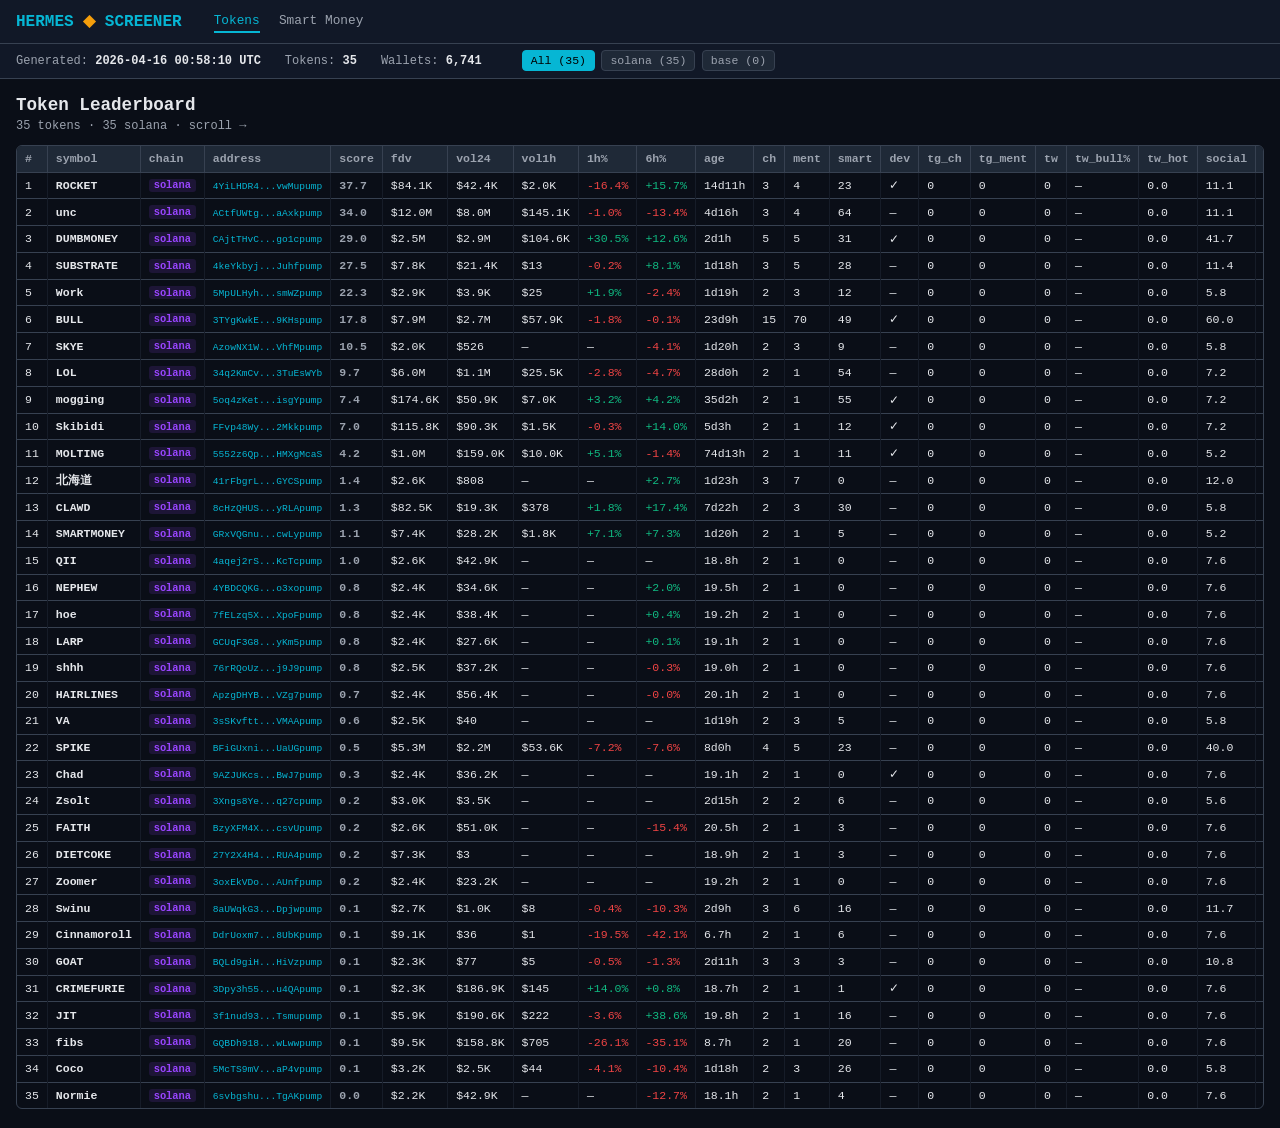
==== commit 9068a498: "Remove FDV/vol from signals, remove tg_vel/tg_qual columns, split signals into bullish/bearish colum" ====
--- a/index.html
+++ b/index.html
@@ -123,8 +123,6 @@
   {k:'dev',f:t=>t.gmgn_dev_hold!=null?(t.gmgn_dev_hold?'&#10003;':'—'):'—'},
   {k:'tg_ch',f:t=>t.tg_channel_count||0},
   {k:'tg_ment',f:t=>t.tg_mention_count||0},
-  {k:'tg_vel',f:t=>(t.tg_mention_velocity||0).toFixed(2)+'/hr'},
-  {k:'tg_qual',f:t=>(t.tg_channel_quality||0).toFixed(2)},
   {k:'tw',f:t=>t.tw_mention_count||0},
   {k:'tw_bull%',f:t=>{
     const s=t.tw_sentiment_score;
@@ -133,11 +131,8 @@
   }},
   {k:'tw_hot',f:t=>(t.tw_trending_score||0).toFixed(1)},
   {k:'social',f:t=>(t.social_score||0).toFixed(1)},
-  {k:'signals',f:t=>{
-    const p=(t.positives||[]).slice(0,1).map(p=>'<span class="tag tag-g">'+trunc(p,20)+'</span>').join('');
-    const n=(t.negatives||[]).slice(0,1).map(n=>'<span class="tag tag-r">'+trunc(n,20)+'</span>').join('');
-    return p+n;
-  }},
+  {k:'bullish',f:t=>(t.positives||[]).slice(0,2).map(p=>'<span class="tag tag-g">'+trunc(p,25)+'</span>').join(' ')||'—'},
+  {k:'bearish',f:t=>(t.negatives||[]).slice(0,2).map(n=>'<span class="tag tag-r">'+trunc(n,25)+'</span>').join(' ')||'—'},
 ];
 
 function renderTokens(){
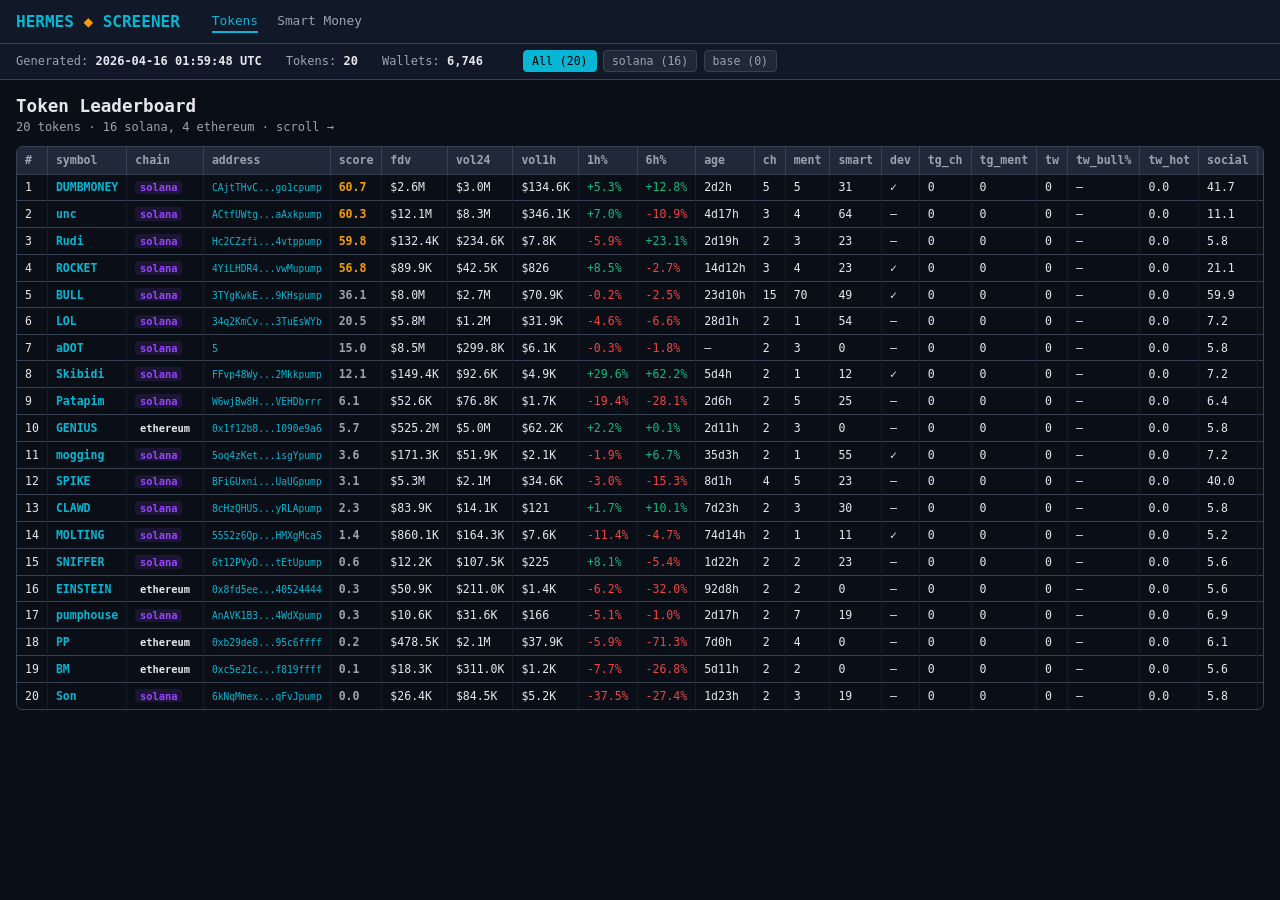
==== commit 66dcbde5: "Token name links to Twitter: extract social URLs from Dexscreener, link symbol column" ====
--- a/index.html
+++ b/index.html
@@ -103,7 +103,11 @@
 
 const TC=[
   {k:'#',f:(t,i)=>i+1},
-  {k:'symbol',f:t=>'<strong>'+((t.symbol||'?'))+'</strong>'},
+  {k:'symbol',f:t=>{
+    const url=t.twitter_url||t.dex_url||'';
+    const sym=t.symbol||'?';
+    return url?'<a href="'+url+'" target="_blank"><strong>'+sym+'</strong></a>':'<strong>'+sym+'</strong>';
+  }},
   {k:'chain',f:t=>'<span class="badge '+chainCls(t.chain)+'">'+(t.chain||'')+'</span>'},
   {k:'address',f:t=>{
     const addr=t.contract_address||'';
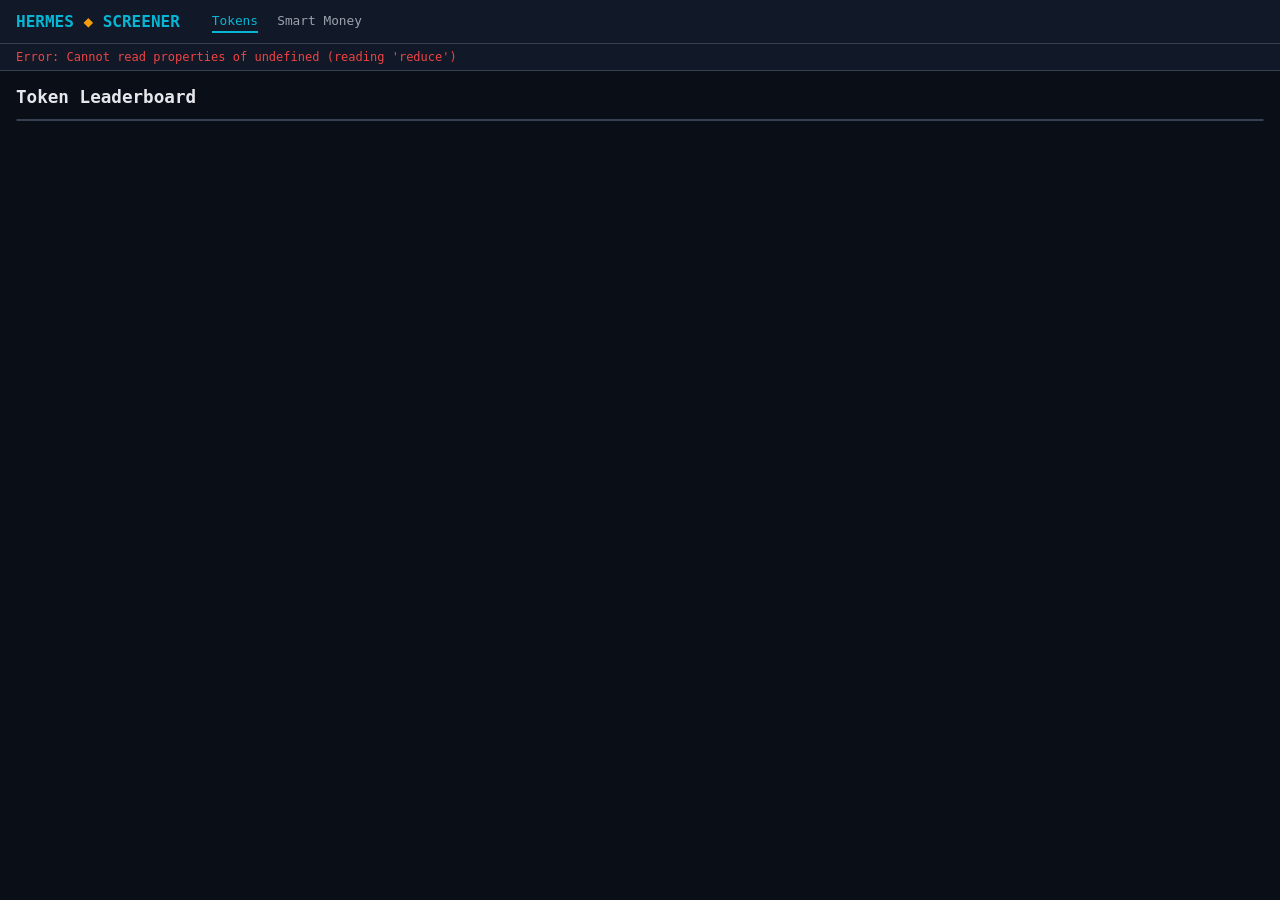
==== commit c215892e: "Fix token symbol display: update root dashboard to load from data/tokens.json" ====
--- a/index.html
+++ b/index.html
@@ -135,6 +135,14 @@
   }},
   {k:'tw_hot',f:t=>(t.tw_trending_score||0).toFixed(1)},
   {k:'social',f:t=>(t.social_score||0).toFixed(1)},
+  {k:'tg',f:t=>{
+    const url=t.telegram_url;
+    return url?'<a href="'+url+'" target="_blank">&#128172; join</a>':'—';
+  }},
+  {k:'web',f:t=>{
+    const url=t.website_url;
+    return url?'<a href="'+url+'" target="_blank">&#127760;</a>':'—';
+  }},
   {k:'bullish',f:t=>(t.positives||[]).slice(0,2).map(p=>'<span class="tag tag-g">'+trunc(p,25)+'</span>').join(' ')||'—'},
   {k:'bearish',f:t=>(t.negatives||[]).slice(0,2).map(n=>'<span class="tag tag-r">'+trunc(n,25)+'</span>').join(' ')||'—'},
 ];
@@ -198,12 +206,12 @@
   $('#wallets-table').innerHTML=html;
 }
 
-fetch('dashboard_data.json').then(r=>r.json()).then(d=>{
-  DATA=d;
+fetch('data/tokens.json').then(r=>r.json()).then(d=>{
+  DATA=d; DATA.wallets=DATA.wallets||[]; DATA.wallets_total=DATA.wallets_total||0;
   const chainCounts=d.tokens.reduce((a,t)=>{a[t.chain]=(a[t.chain]||0)+1;return a},{});
   const chainBtns=['solana','base'].map(c=>'<button data="'+c+'" onclick="setFilter(\''+c+'\')">'+c+' ('+(chainCounts[c]||0)+')</button>').join('');
   $('#stats-bar').innerHTML=`
-    <span>Generated: <span class="v">${d.generated_at}</span></span>
+    <span>Generated: <span class="v">${d.generated_at_iso}</span></span>
     <span>Tokens: <span class="v">${d.tokens.length}</span></span>
     <span>Wallets: <span class="v">${d.wallets_total.toLocaleString()}</span></span>
     <div class="filter">
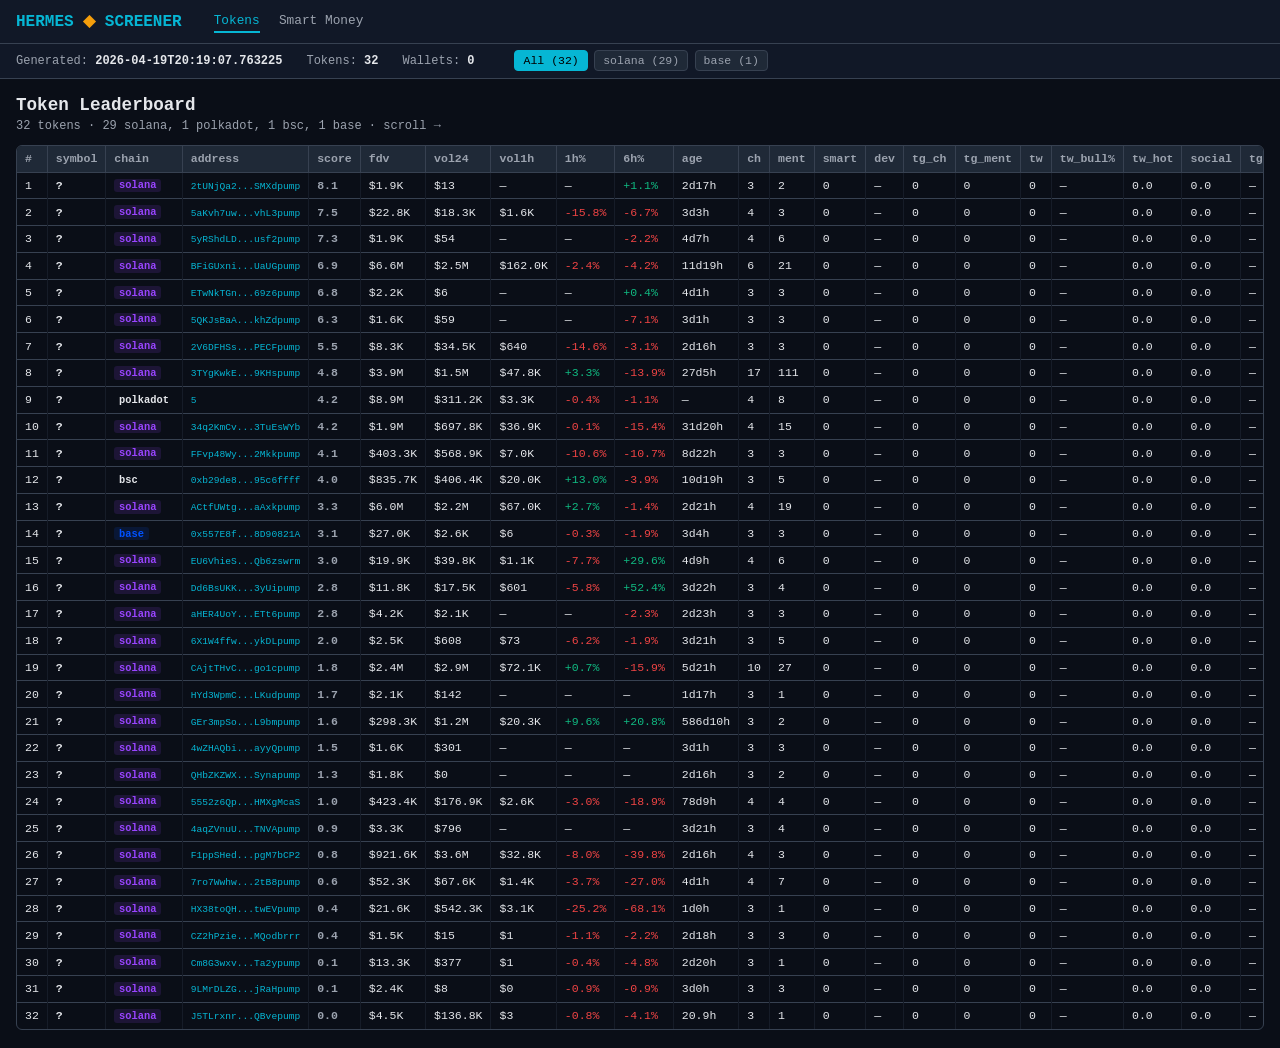
==== commit c86a57f7: "Fix token display: correct path to docs/data/tokens.json" ====
--- a/index.html
+++ b/index.html
@@ -206,7 +206,7 @@
   $('#wallets-table').innerHTML=html;
 }
 
-fetch('data/tokens.json').then(r=>r.json()).then(d=>{
+fetch('docs/data/tokens.json').then(r=>r.json()).then(d=>{
   DATA=d; DATA.wallets=DATA.wallets||[]; DATA.wallets_total=DATA.wallets_total||0;
   const chainCounts=d.tokens.reduce((a,t)=>{a[t.chain]=(a[t.chain]||0)+1;return a},{});
   const chainBtns=['solana','base'].map(c=>'<button data="'+c+'" onclick="setFilter(\''+c+'\')">'+c+' ('+(chainCounts[c]||0)+')</button>').join('');
